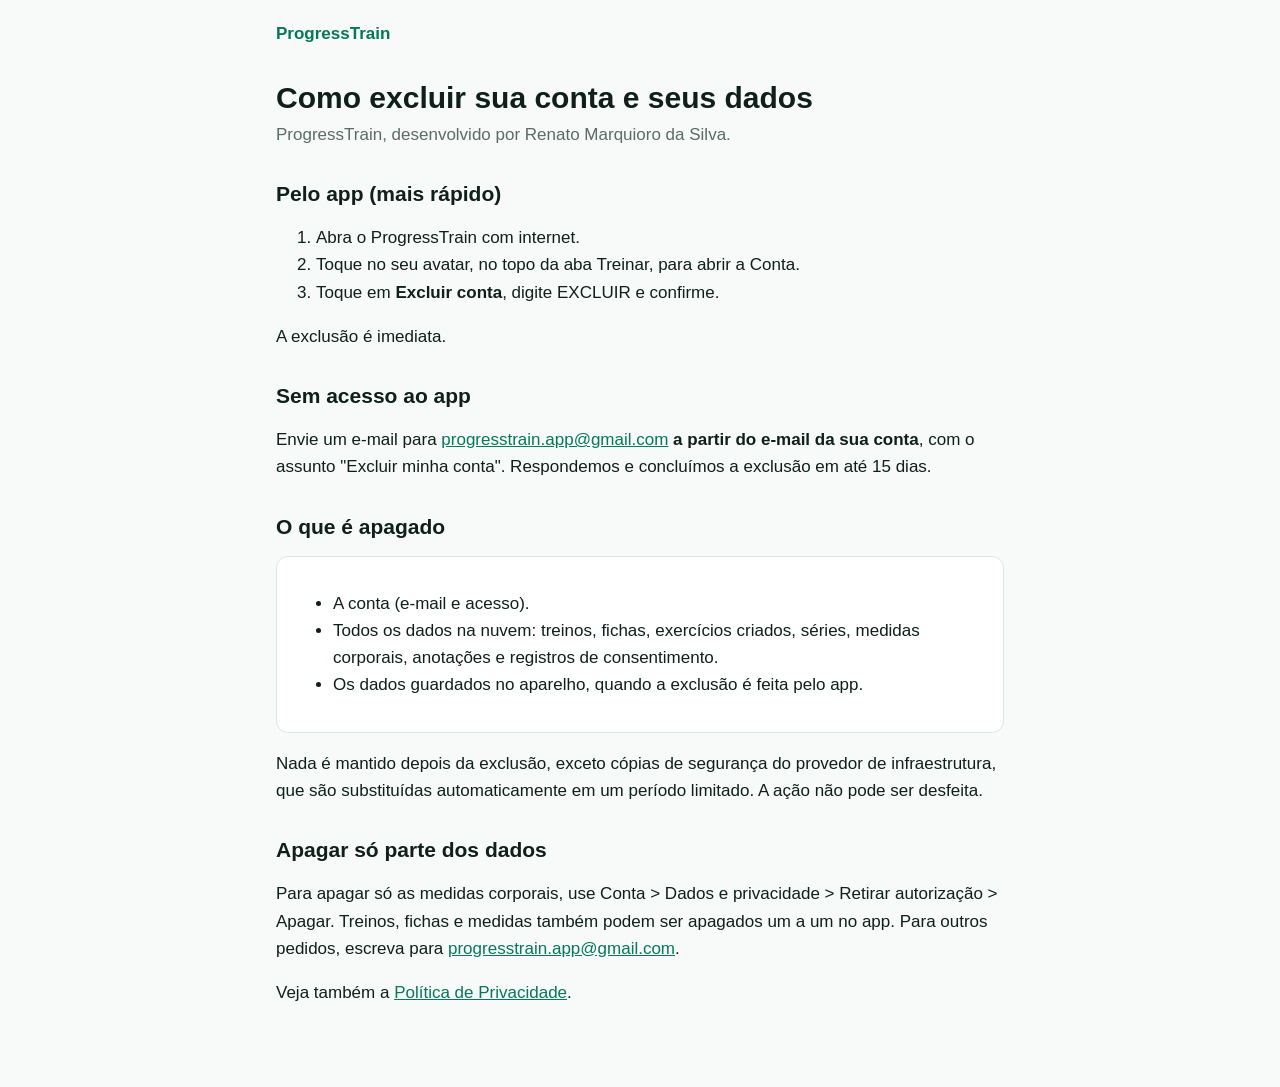
==== excluir-conta/index.html @ 894d2705 "Add files via upload" ====
<!doctype html>
<html lang="pt-BR">
<head>
  <meta charset="utf-8">
  <meta name="viewport" content="width=device-width, initial-scale=1">
  <title>Excluir conta · ProgressTrain</title>
  <link rel="stylesheet" href="../style.css">
</head>
<body>
  <header class="site"><a href="../">ProgressTrain</a></header>
  <main>
    <h1>Como excluir sua conta e seus dados</h1>
    <p class="meta">ProgressTrain, desenvolvido por Renato Marquioro da Silva.</p>

    <h2>Pelo app (mais rápido)</h2>
    <ol>
      <li>Abra o ProgressTrain com internet.</li>
      <li>Toque no seu avatar, no topo da aba Treinar, para abrir a Conta.</li>
      <li>Toque em <strong>Excluir conta</strong>, digite EXCLUIR e confirme.</li>
    </ol>
    <p>A exclusão é imediata.</p>

    <h2>Sem acesso ao app</h2>
    <p>Envie um e-mail para <a href="mailto:progresstrain.app@gmail.com?subject=Excluir%20minha%20conta">progresstrain.app@gmail.com</a> <strong>a partir do e-mail da sua conta</strong>, com o assunto "Excluir minha conta". Respondemos e concluímos a exclusão em até 15 dias.</p>

    <h2>O que é apagado</h2>
    <div class="card">
      <ul>
        <li>A conta (e-mail e acesso).</li>
        <li>Todos os dados na nuvem: treinos, fichas, exercícios criados, séries, medidas corporais, anotações e registros de consentimento.</li>
        <li>Os dados guardados no aparelho, quando a exclusão é feita pelo app.</li>
      </ul>
    </div>
    <p>Nada é mantido depois da exclusão, exceto cópias de segurança do provedor de infraestrutura, que são substituídas automaticamente em um período limitado. A ação não pode ser desfeita.</p>

    <h2>Apagar só parte dos dados</h2>
    <p>Para apagar só as medidas corporais, use Conta &gt; Dados e privacidade &gt; Retirar autorização &gt; Apagar. Treinos, fichas e medidas também podem ser apagados um a um no app. Para outros pedidos, escreva para <a href="mailto:progresstrain.app@gmail.com">progresstrain.app@gmail.com</a>.</p>

    <p>Veja também a <a href="../privacidade/">Política de Privacidade</a>.</p>
  </main>
</body>
</html>
---- style.css ----
:root {
  --bg: #f7faf8;
  --surface: #ffffff;
  --text: #0f1f1a;
  --muted: #5b6b65;
  --border: #dde7e1;
  --accent: #047857;
  --danger: #b91c1c;
}

@media (prefers-color-scheme: dark) {
  :root {
    --bg: #08120e;
    --surface: #101d17;
    --text: #ecfdf5;
    --muted: #8fa79c;
    --border: #1f3329;
    --accent: #34d399;
    --danger: #f87171;
  }
}

* { box-sizing: border-box; }

html { -webkit-text-size-adjust: 100%; }

body {
  margin: 0;
  background: var(--bg);
  color: var(--text);
  font-family: -apple-system, BlinkMacSystemFont, "Segoe UI", Roboto, "Helvetica Neue", Arial, sans-serif;
  font-size: 17px;
  line-height: 1.6;
}

main {
  max-width: 760px;
  margin: 0 auto;
  padding: 24px 16px 64px;
}

header.site {
  max-width: 760px;
  margin: 0 auto;
  padding: 20px 16px 0;
  font-weight: 700;
}

header.site a { color: var(--accent); text-decoration: none; }

h1 { font-size: 30px; line-height: 1.25; margin: 8px 0 4px; }
h2 { font-size: 21px; line-height: 1.3; margin: 32px 0 8px; }

p, li { overflow-wrap: anywhere; }

.meta { color: var(--muted); margin: 0 0 24px; }

a { color: var(--accent); }

.table-wrap { overflow-x: auto; margin: 12px 0; }

table {
  width: 100%;
  border-collapse: collapse;
  background: var(--surface);
  font-size: 15px;
}

th, td {
  border: 1px solid var(--border);
  padding: 8px 10px;
  text-align: left;
  vertical-align: top;
  overflow-wrap: anywhere;
}

@media (max-width: 480px) {
  table { table-layout: fixed; font-size: 14px; }
  th, td { padding: 6px 7px; }
}

th { font-weight: 600; }

.card {
  background: var(--surface);
  border: 1px solid var(--border);
  border-radius: 12px;
  padding: 16px;
  margin: 16px 0;
}

.links { list-style: none; padding: 0; }
.links li { margin: 10px 0; }
.links a { font-weight: 600; }

footer {
  max-width: 760px;
  margin: 0 auto;
  padding: 0 16px 40px;
  color: var(--muted);
  font-size: 14px;
}
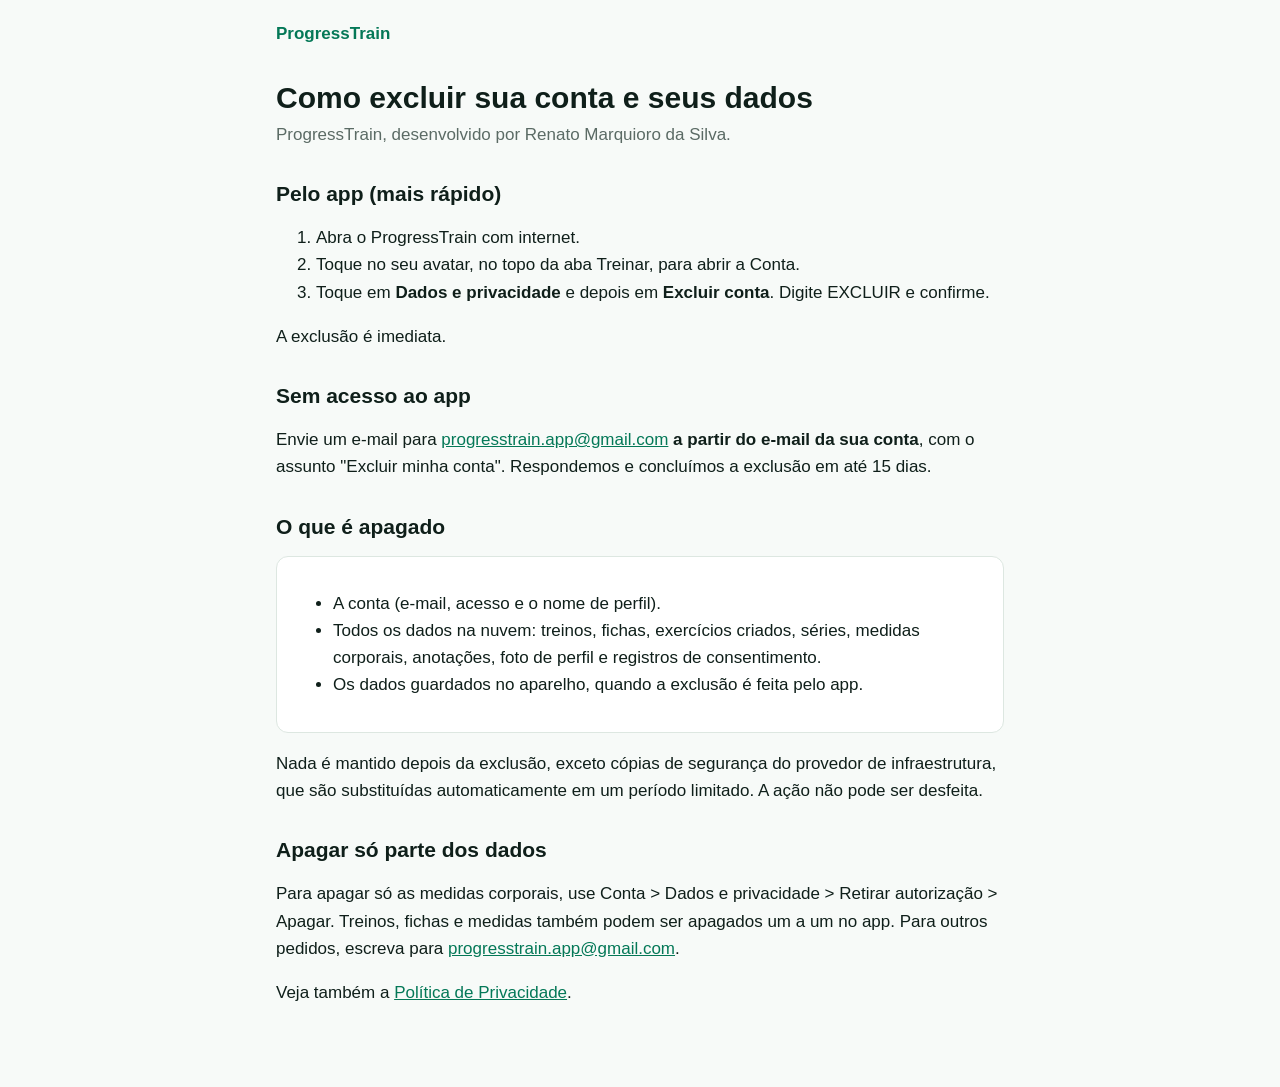
==== commit 2f7cf335: "Add files via upload" ====
--- a/excluir-conta/index.html
+++ b/excluir-conta/index.html
@@ -16,7 +16,7 @@
     <ol>
       <li>Abra o ProgressTrain com internet.</li>
       <li>Toque no seu avatar, no topo da aba Treinar, para abrir a Conta.</li>
-      <li>Toque em <strong>Excluir conta</strong>, digite EXCLUIR e confirme.</li>
+      <li>Toque em <strong>Dados e privacidade</strong> e depois em <strong>Excluir conta</strong>. Digite EXCLUIR e confirme.</li>
     </ol>
     <p>A exclusão é imediata.</p>
 
@@ -26,8 +26,8 @@
     <h2>O que é apagado</h2>
     <div class="card">
       <ul>
-        <li>A conta (e-mail e acesso).</li>
-        <li>Todos os dados na nuvem: treinos, fichas, exercícios criados, séries, medidas corporais, anotações e registros de consentimento.</li>
+        <li>A conta (e-mail, acesso e o nome de perfil).</li>
+        <li>Todos os dados na nuvem: treinos, fichas, exercícios criados, séries, medidas corporais, anotações, foto de perfil e registros de consentimento.</li>
         <li>Os dados guardados no aparelho, quando a exclusão é feita pelo app.</li>
       </ul>
     </div>
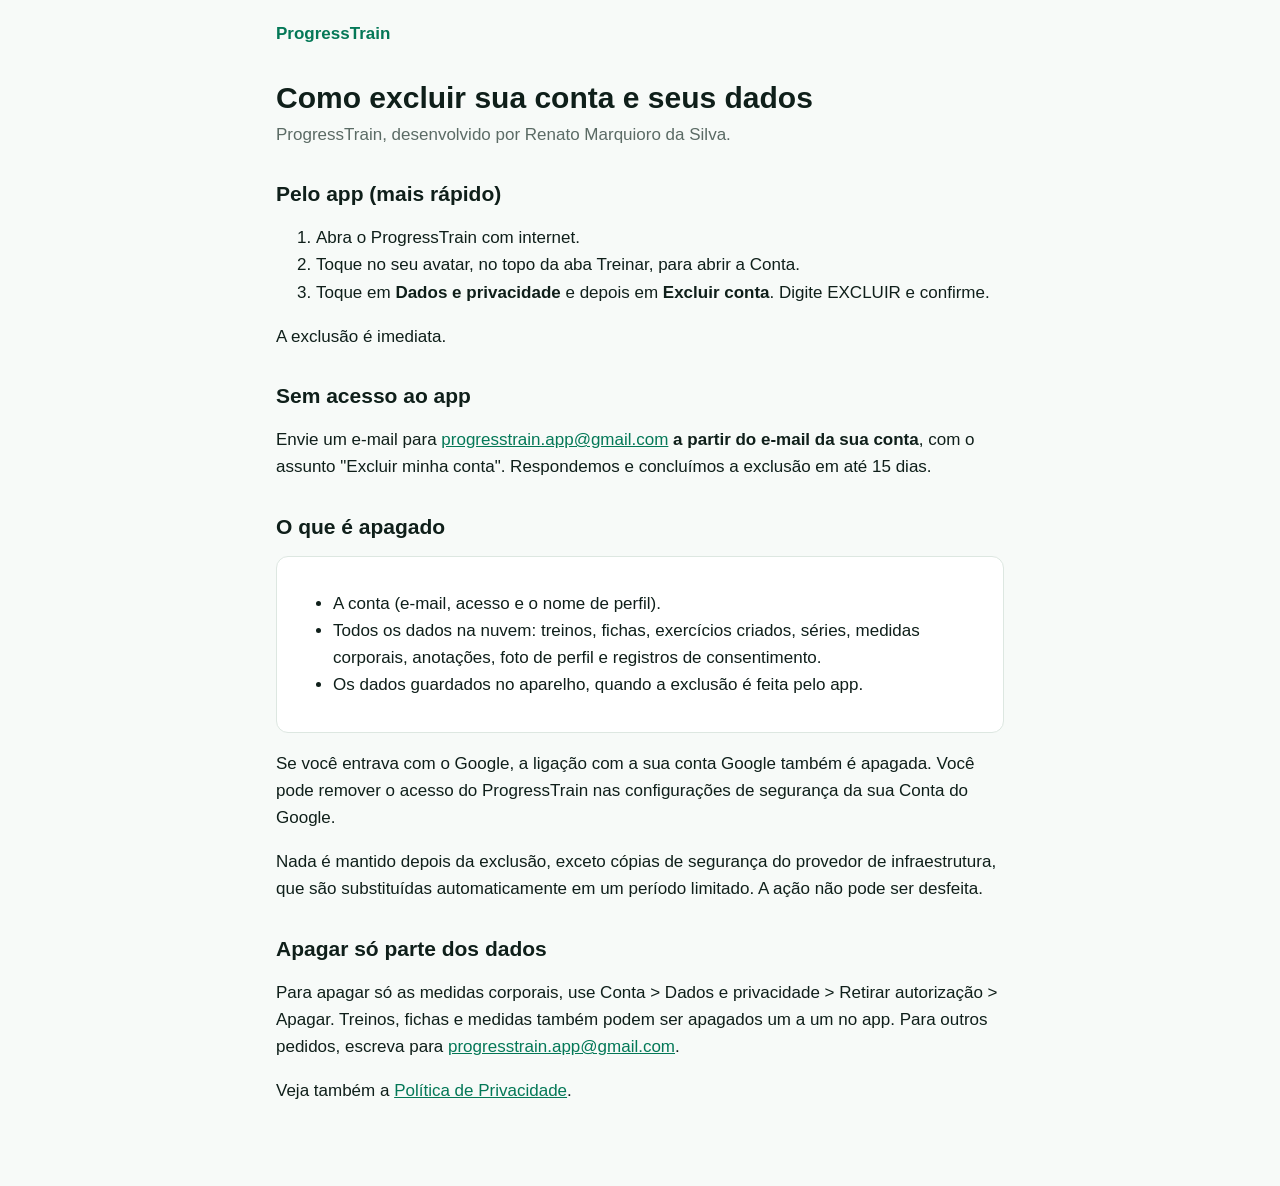
==== commit 3b749bb0: "Add files via upload" ====
--- a/excluir-conta/index.html
+++ b/excluir-conta/index.html
@@ -31,6 +31,7 @@
         <li>Os dados guardados no aparelho, quando a exclusão é feita pelo app.</li>
       </ul>
     </div>
+    <p>Se você entrava com o Google, a ligação com a sua conta Google também é apagada. Você pode remover o acesso do ProgressTrain nas configurações de segurança da sua Conta do Google.</p>
     <p>Nada é mantido depois da exclusão, exceto cópias de segurança do provedor de infraestrutura, que são substituídas automaticamente em um período limitado. A ação não pode ser desfeita.</p>
 
     <h2>Apagar só parte dos dados</h2>
